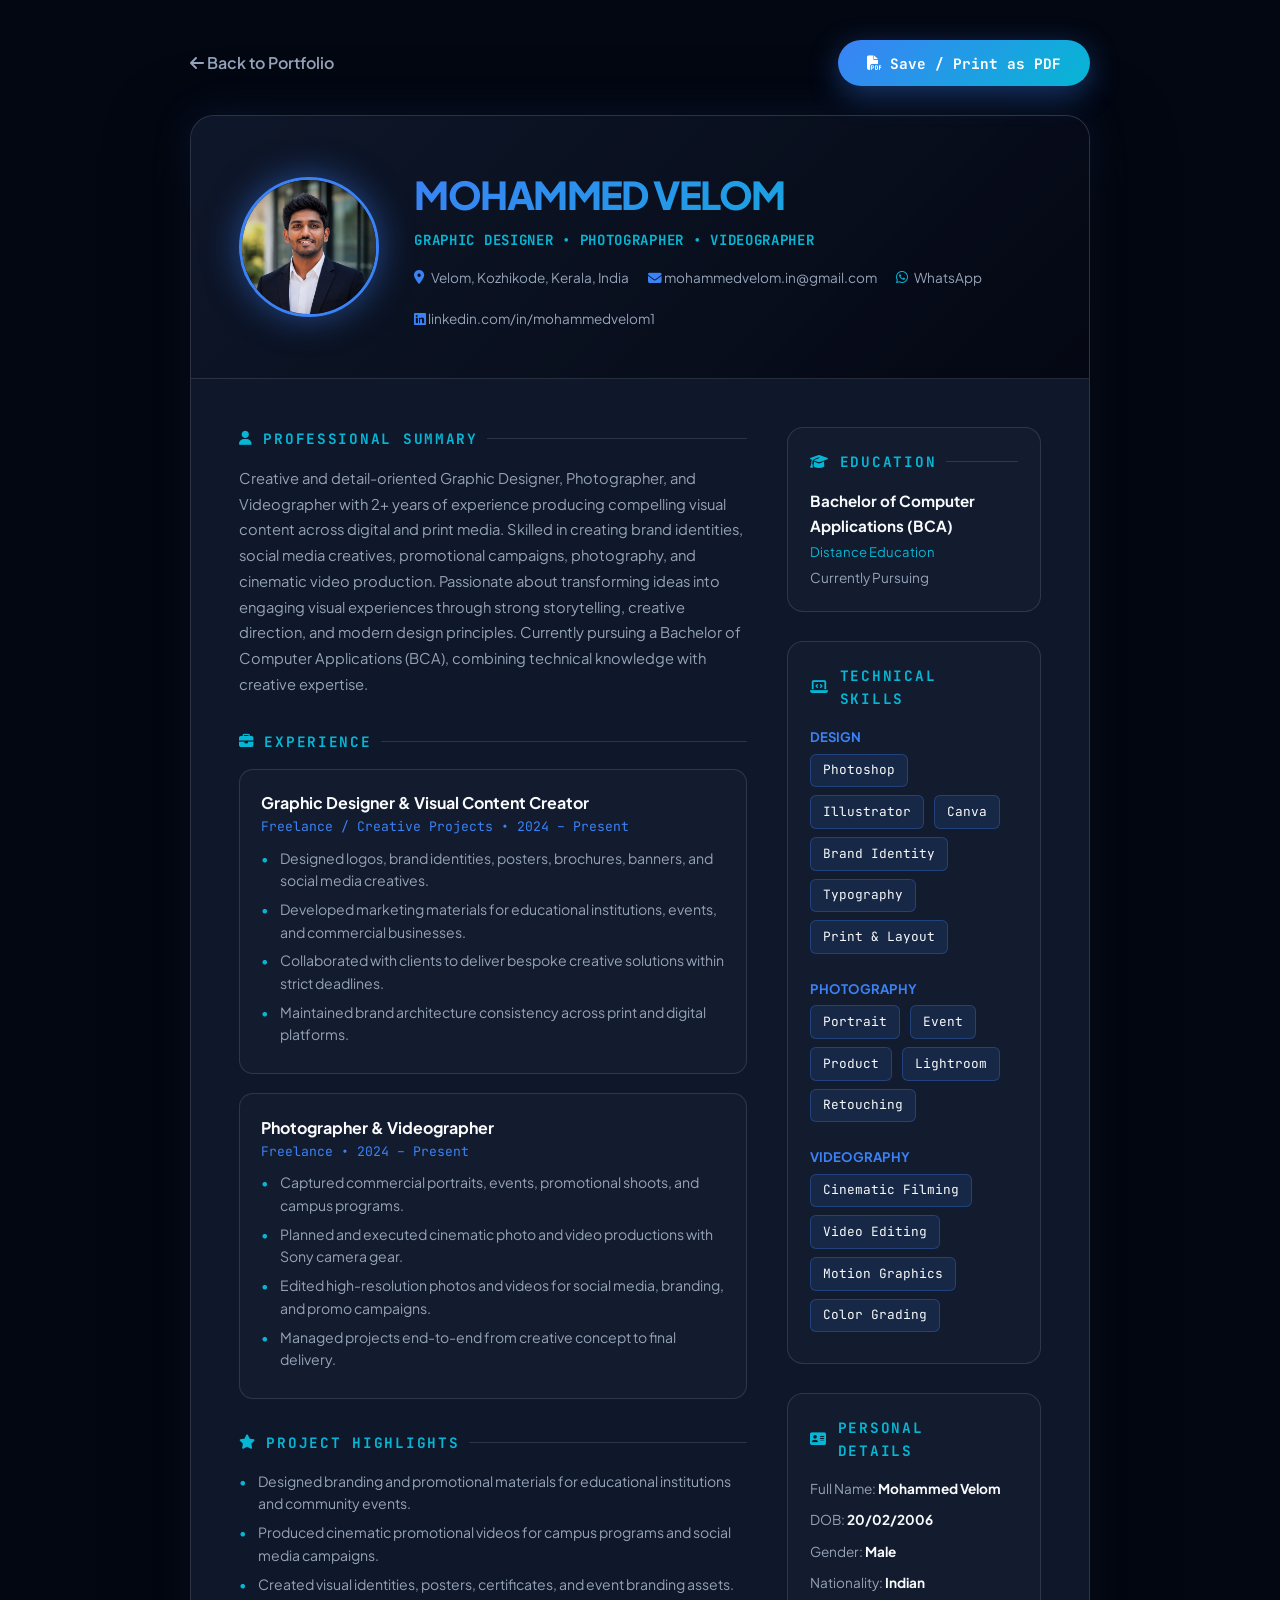
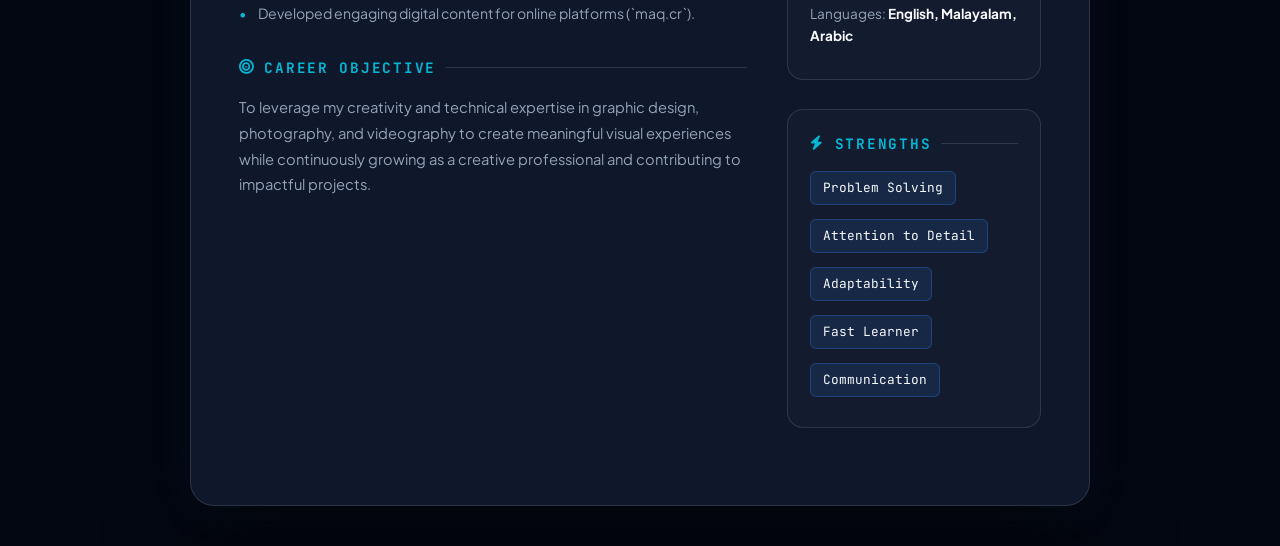
==== resume.html @ cfa4534e "feat: complete portfolio 2 updates - MAQ AI assistant, 3D motion preloader, popup works, WhatsApp in" ====
<!DOCTYPE html>
<html lang="en">
<head>
  <meta charset="UTF-8">
  <meta name="viewport" content="width=device-width, initial-scale=1.0">
  <title>Mohammed Velom — Official Curriculum Vitae (PDF)</title>
  <link rel="preconnect" href="https://fonts.googleapis.com">
  <link rel="preconnect" href="https://fonts.gstatic.com" crossorigin>
  <link href="https://fonts.googleapis.com/css2?family=Plus+Jakarta+Sans:wght@400;500;600;700;800&family=JetBrains+Mono:wght@500;700&display=swap" rel="stylesheet">
  <link rel="stylesheet" href="https://cdnjs.cloudflare.com/ajax/libs/font-awesome/6.5.1/css/all.min.css">
  
  <style>
    :root {
      --bg-dark: #030712;
      --bg-card: #0F172A;
      --accent-blue: #3B82F6;
      --accent-cyan: #06B6D4;
      --accent-gradient: linear-gradient(135deg, #3B82F6 0%, #06B6D4 100%);
      --text-main: #F8FAFC;
      --text-sub: #94A3B8;
      --border-light: rgba(255, 255, 255, 0.12);
    }

    * {
      box-sizing: border-box;
      margin: 0;
      padding: 0;
    }

    body {
      font-family: 'Plus Jakarta Sans', sans-serif;
      color: var(--text-main);
      background: var(--bg-dark);
      line-height: 1.6;
      padding: 2.5rem 1rem;
    }

    .no-print-bar {
      max-width: 900px;
      margin: 0 auto 1.8rem;
      display: flex;
      justify-content: space-between;
      align-items: center;
    }

    .btn-download-pdf {
      padding: 0.85rem 1.8rem;
      background: var(--accent-gradient);
      color: #FFFFFF;
      border: none;
      border-radius: 100px;
      font-family: 'JetBrains Mono', monospace;
      font-weight: 700;
      font-size: 0.9rem;
      cursor: pointer;
      display: inline-flex;
      align-items: center;
      gap: 0.6rem;
      text-decoration: none;
      box-shadow: 0 8px 30px rgba(59, 130, 246, 0.4);
      transition: transform 0.2s ease;
    }

    .btn-download-pdf:hover {
      transform: translateY(-2px) scale(1.03);
    }

    .resume-container {
      max-width: 900px;
      margin: 0 auto;
      background: var(--bg-card);
      border: 1px solid var(--border-light);
      border-radius: 24px;
      box-shadow: 0 25px 80px rgba(0, 0, 0, 0.8), 0 0 40px rgba(59, 130, 246, 0.15);
      overflow: hidden;
    }

    /* Header Profile Grid */
    .resume-header {
      background: linear-gradient(135deg, rgba(15, 23, 42, 0.9) 0%, rgba(3, 7, 18, 0.95) 100%);
      padding: 3rem;
      border-bottom: 1px solid var(--border-light);
      display: grid;
      grid-template-columns: 140px 1fr;
      gap: 2.2rem;
      align-items: center;
    }

    .profile-avatar-box {
      width: 140px;
      height: 140px;
      border-radius: 50%;
      overflow: hidden;
      border: 3px solid var(--accent-blue);
      box-shadow: 0 0 35px rgba(59, 130, 246, 0.5);
    }

    .profile-avatar-box img {
      width: 100%;
      height: 100%;
      object-fit: cover;
    }

    .header-details h1 {
      font-size: 2.4rem;
      font-weight: 800;
      letter-spacing: -0.04em;
      background: var(--accent-gradient);
      -webkit-background-clip: text;
      -webkit-text-fill-color: transparent;
      margin-bottom: 0.2rem;
    }

    .header-title-badge {
      font-family: 'JetBrains Mono', monospace;
      font-size: 0.88rem;
      font-weight: 700;
      color: var(--accent-cyan);
      margin-bottom: 1rem;
      letter-spacing: 0.05em;
    }

    .meta-contact-row {
      display: flex;
      flex-wrap: wrap;
      gap: 1.2rem;
      font-size: 0.85rem;
      color: var(--text-sub);
    }

    .meta-contact-row div {
      display: inline-flex;
      align-items: center;
      gap: 0.4rem;
    }

    .meta-contact-row i {
      color: var(--accent-blue);
    }

    /* Main Resume Body Grid */
    .resume-body {
      padding: 3rem;
      display: grid;
      grid-template-columns: 2fr 1fr;
      gap: 2.5rem;
    }

    .section-heading {
      font-family: 'JetBrains Mono', monospace;
      font-size: 0.9rem;
      font-weight: 700;
      color: var(--accent-cyan);
      letter-spacing: 0.12em;
      text-transform: uppercase;
      margin-bottom: 1rem;
      display: flex;
      align-items: center;
      gap: 0.6rem;
    }

    .section-heading::after {
      content: '';
      flex: 1;
      height: 1px;
      background: var(--border-light);
    }

    .paragraph-text {
      font-size: 0.92rem;
      color: var(--text-sub);
      line-height: 1.75;
      margin-bottom: 2rem;
    }

    /* Timeline & Experience Items */
    .exp-box {
      background: rgba(255, 255, 255, 0.02);
      border: 1px solid var(--border-light);
      border-radius: 14px;
      padding: 1.3rem;
      margin-bottom: 1.2rem;
    }

    .exp-title {
      font-size: 1rem;
      font-weight: 700;
      color: var(--text-main);
    }

    .exp-meta {
      font-family: 'JetBrains Mono', monospace;
      font-size: 0.82rem;
      color: var(--accent-blue);
      margin-bottom: 0.6rem;
    }

    .exp-list {
      list-style: none;
      padding: 0;
    }

    .exp-list li {
      position: relative;
      padding-left: 1.2rem;
      font-size: 0.88rem;
      color: var(--text-sub);
      margin-bottom: 0.4rem;
    }

    .exp-list li::before {
      content: '•';
      position: absolute;
      left: 0;
      color: var(--accent-cyan);
    }

    /* Sidebar Blocks */
    .sidebar-block {
      background: rgba(255, 255, 255, 0.02);
      border: 1px solid var(--border-light);
      border-radius: 16px;
      padding: 1.4rem;
      margin-bottom: 1.8rem;
    }

    .skill-chip {
      display: inline-block;
      padding: 0.35rem 0.75rem;
      background: rgba(59, 130, 246, 0.12);
      border: 1px solid rgba(59, 130, 246, 0.3);
      border-radius: 6px;
      font-size: 0.8rem;
      font-family: 'JetBrains Mono', monospace;
      color: var(--text-main);
      margin-right: 0.4rem;
      margin-bottom: 0.5rem;
    }

    .personal-info-list div {
      margin-bottom: 0.6rem;
      font-size: 0.85rem;
    }

    .personal-info-list span {
      color: var(--text-sub);
    }

    .personal-info-list strong {
      color: var(--text-main);
    }

    /* Print Setup */
    @media print {
      body {
        background: #FFFFFF;
        color: #0F172A;
        padding: 0;
      }
      .no-print-bar {
        display: none !important;
      }
      .resume-container {
        box-shadow: none;
        border: none;
        background: #FFFFFF;
        color: #0F172A;
      }
      .resume-header {
        background: #F8FAFC;
        border-bottom: 2px solid #0F172A;
      }
      .header-details h1 {
        -webkit-text-fill-color: #0F172A;
      }
      .sidebar-block, .exp-box {
        background: #F8FAFC;
        border: 1px solid #E2E8F0;
        color: #0F172A;
      }
      .paragraph-text, .exp-list li, .personal-info-list span {
        color: #334155 !important;
      }
      .skill-chip {
        background: #E2E8F0;
        color: #0F172A;
        border: 1px solid #CBD5E1;
      }
    }

    @media (max-width: 768px) {
      .resume-header {
        grid-template-columns: 1fr;
        text-align: center;
        padding: 2rem 1.5rem;
      }
      .profile-avatar-box {
        margin: 0 auto;
      }
      .meta-contact-row {
        justify-content: center;
      }
      .resume-body {
        grid-template-columns: 1fr;
        padding: 1.8rem 1.5rem;
      }
    }
  </style>
</head>
<body>

  <div class="no-print-bar">
    <a href="index.html" style="color: var(--text-sub); text-decoration: none; font-weight: 600;"><i class="fa-solid fa-arrow-left"></i> Back to Portfolio</a>
    <button onclick="window.print()" class="btn-download-pdf">
      <i class="fa-solid fa-file-pdf"></i> Save / Print as PDF
    </button>
  </div>

  <div class="resume-container">
    
    <!-- HEADER WITH PORTRAIT & WEBSITE PALETTE -->
    <div class="resume-header">
      <div class="profile-avatar-box">
        <img src="assets/mohammed-velom-portrait.jpg" alt="Mohammed Velom Portrait">
      </div>

      <div class="header-details">
        <h1>MOHAMMED VELOM</h1>
        <div class="header-title-badge">GRAPHIC DESIGNER • PHOTOGRAPHER • VIDEOGRAPHER</div>

        <div class="meta-contact-row">
          <div><i class="fa-solid fa-location-dot"></i> Velom, Kozhikode, Kerala, India</div>
          <div><a href="mailto:mohammedvelom.in@gmail.com" style="color: inherit; text-decoration: none;"><i class="fa-solid fa-envelope"></i> mohammedvelom.in@gmail.com</a></div>
          <div><a href="https://wa.me/919747008103?text=Hello!%20Mohammed%20Velom%20I'd%20like%20to%20discuss%20a%20project." target="_blank" style="color: inherit; text-decoration: none; display: inline-flex; align-items: center; gap: 0.4rem;"><i class="fa-brands fa-whatsapp" style="color: var(--accent-cyan);"></i> WhatsApp</a></div>
          <div><a href="https://www.linkedin.com/in/mohammedvelom1/" target="_blank" style="color: inherit; text-decoration: none;"><i class="fa-brands fa-linkedin"></i> linkedin.com/in/mohammedvelom1</a></div>
        </div>
      </div>
    </div>

    <!-- MAIN BODY -->
    <div class="resume-body">
      
      <!-- LEFT COLUMN -->
      <div>
        
        <!-- PROFESSIONAL SUMMARY -->
        <div style="margin-bottom: 2rem;">
          <h2 class="section-heading"><i class="fa-solid fa-user"></i> Professional Summary</h2>
          <p class="paragraph-text">
            Creative and detail-oriented Graphic Designer, Photographer, and Videographer with 2+ years of experience producing compelling visual content across digital and print media. Skilled in creating brand identities, social media creatives, promotional campaigns, photography, and cinematic video production. Passionate about transforming ideas into engaging visual experiences through strong storytelling, creative direction, and modern design principles. Currently pursuing a Bachelor of Computer Applications (BCA), combining technical knowledge with creative expertise.
          </p>
        </div>

        <!-- WORK EXPERIENCE -->
        <div style="margin-bottom: 2rem;">
          <h2 class="section-heading"><i class="fa-solid fa-briefcase"></i> Experience</h2>

          <div class="exp-box">
            <div class="exp-title">Graphic Designer & Visual Content Creator</div>
            <div class="exp-meta">Freelance / Creative Projects • 2024 – Present</div>
            <ul class="exp-list">
              <li>Designed logos, brand identities, posters, brochures, banners, and social media creatives.</li>
              <li>Developed marketing materials for educational institutions, events, and commercial businesses.</li>
              <li>Collaborated with clients to deliver bespoke creative solutions within strict deadlines.</li>
              <li>Maintained brand architecture consistency across print and digital platforms.</li>
            </ul>
          </div>

          <div class="exp-box">
            <div class="exp-title">Photographer & Videographer</div>
            <div class="exp-meta">Freelance • 2024 – Present</div>
            <ul class="exp-list">
              <li>Captured commercial portraits, events, promotional shoots, and campus programs.</li>
              <li>Planned and executed cinematic photo and video productions with Sony camera gear.</li>
              <li>Edited high-resolution photos and videos for social media, branding, and promo campaigns.</li>
              <li>Managed projects end-to-end from creative concept to final delivery.</li>
            </ul>
          </div>
        </div>

        <!-- PROJECT HIGHLIGHTS -->
        <div style="margin-bottom: 2rem;">
          <h2 class="section-heading"><i class="fa-solid fa-star"></i> Project Highlights</h2>
          <ul class="exp-list">
            <li>Designed branding and promotional materials for educational institutions and community events.</li>
            <li>Produced cinematic promotional videos for campus programs and social media campaigns.</li>
            <li>Created visual identities, posters, certificates, and event branding assets.</li>
            <li>Developed engaging digital content for online platforms (`maq.cr`).</li>
          </ul>
        </div>

        <!-- CAREER OBJECTIVE -->
        <div>
          <h2 class="section-heading"><i class="fa-solid fa-bullseye"></i> Career Objective</h2>
          <p class="paragraph-text" style="margin-bottom: 0;">
            To leverage my creativity and technical expertise in graphic design, photography, and videography to create meaningful visual experiences while continuously growing as a creative professional and contributing to impactful projects.
          </p>
        </div>

      </div>

      <!-- RIGHT SIDEBAR -->
      <div>
        
        <!-- EDUCATION -->
        <div class="sidebar-block">
          <h3 class="section-heading"><i class="fa-solid fa-graduation-cap"></i> Education</h3>
          <div style="font-weight: 700; font-size: 0.95rem;">Bachelor of Computer Applications (BCA)</div>
          <div style="font-size: 0.82rem; color: var(--accent-cyan); margin-top: 0.2rem;">Distance Education</div>
          <div style="font-size: 0.85rem; color: var(--text-sub); margin-top: 0.3rem;">Currently Pursuing</div>
        </div>

        <!-- TECHNICAL SKILLS -->
        <div class="sidebar-block">
          <h3 class="section-heading"><i class="fa-solid fa-laptop-code"></i> Technical Skills</h3>
          
          <div style="margin-bottom: 1rem;">
            <div style="font-size: 0.82rem; font-weight: 700; color: var(--accent-blue); margin-bottom: 0.4rem;">DESIGN</div>
            <span class="skill-chip">Photoshop</span>
            <span class="skill-chip">Illustrator</span>
            <span class="skill-chip">Canva</span>
            <span class="skill-chip">Brand Identity</span>
            <span class="skill-chip">Typography</span>
            <span class="skill-chip">Print & Layout</span>
          </div>

          <div style="margin-bottom: 1rem;">
            <div style="font-size: 0.82rem; font-weight: 700; color: var(--accent-blue); margin-bottom: 0.4rem;">PHOTOGRAPHY</div>
            <span class="skill-chip">Portrait</span>
            <span class="skill-chip">Event</span>
            <span class="skill-chip">Product</span>
            <span class="skill-chip">Lightroom</span>
            <span class="skill-chip">Retouching</span>
          </div>

          <div>
            <div style="font-size: 0.82rem; font-weight: 700; color: var(--accent-blue); margin-bottom: 0.4rem;">VIDEOGRAPHY</div>
            <span class="skill-chip">Cinematic Filming</span>
            <span class="skill-chip">Video Editing</span>
            <span class="skill-chip">Motion Graphics</span>
            <span class="skill-chip">Color Grading</span>
          </div>
        </div>

        <!-- PERSONAL DETAILS -->
        <div class="sidebar-block">
          <h3 class="section-heading"><i class="fa-solid fa-address-card"></i> Personal Details</h3>
          <div class="personal-info-list">
            <div><span>Full Name:</span> <strong>Mohammed Velom</strong></div>
            <div><span>DOB:</span> <strong>20/02/2006</strong></div>
            <div><span>Gender:</span> <strong>Male</strong></div>
            <div><span>Nationality:</span> <strong>Indian</strong></div>
            <div><span>Languages:</span> <strong>English, Malayalam, Arabic</strong></div>
          </div>
        </div>

        <!-- STRENGTHS -->
        <div class="sidebar-block">
          <h3 class="section-heading"><i class="fa-solid fa-bolt"></i> Strengths</h3>
          <div style="display: flex; flex-wrap: wrap; gap: 0.4rem;">
            <span class="skill-chip">Problem Solving</span>
            <span class="skill-chip">Attention to Detail</span>
            <span class="skill-chip">Adaptability</span>
            <span class="skill-chip">Fast Learner</span>
            <span class="skill-chip">Communication</span>
          </div>
        </div>

      </div>

    </div>

  </div>

</body>
</html>
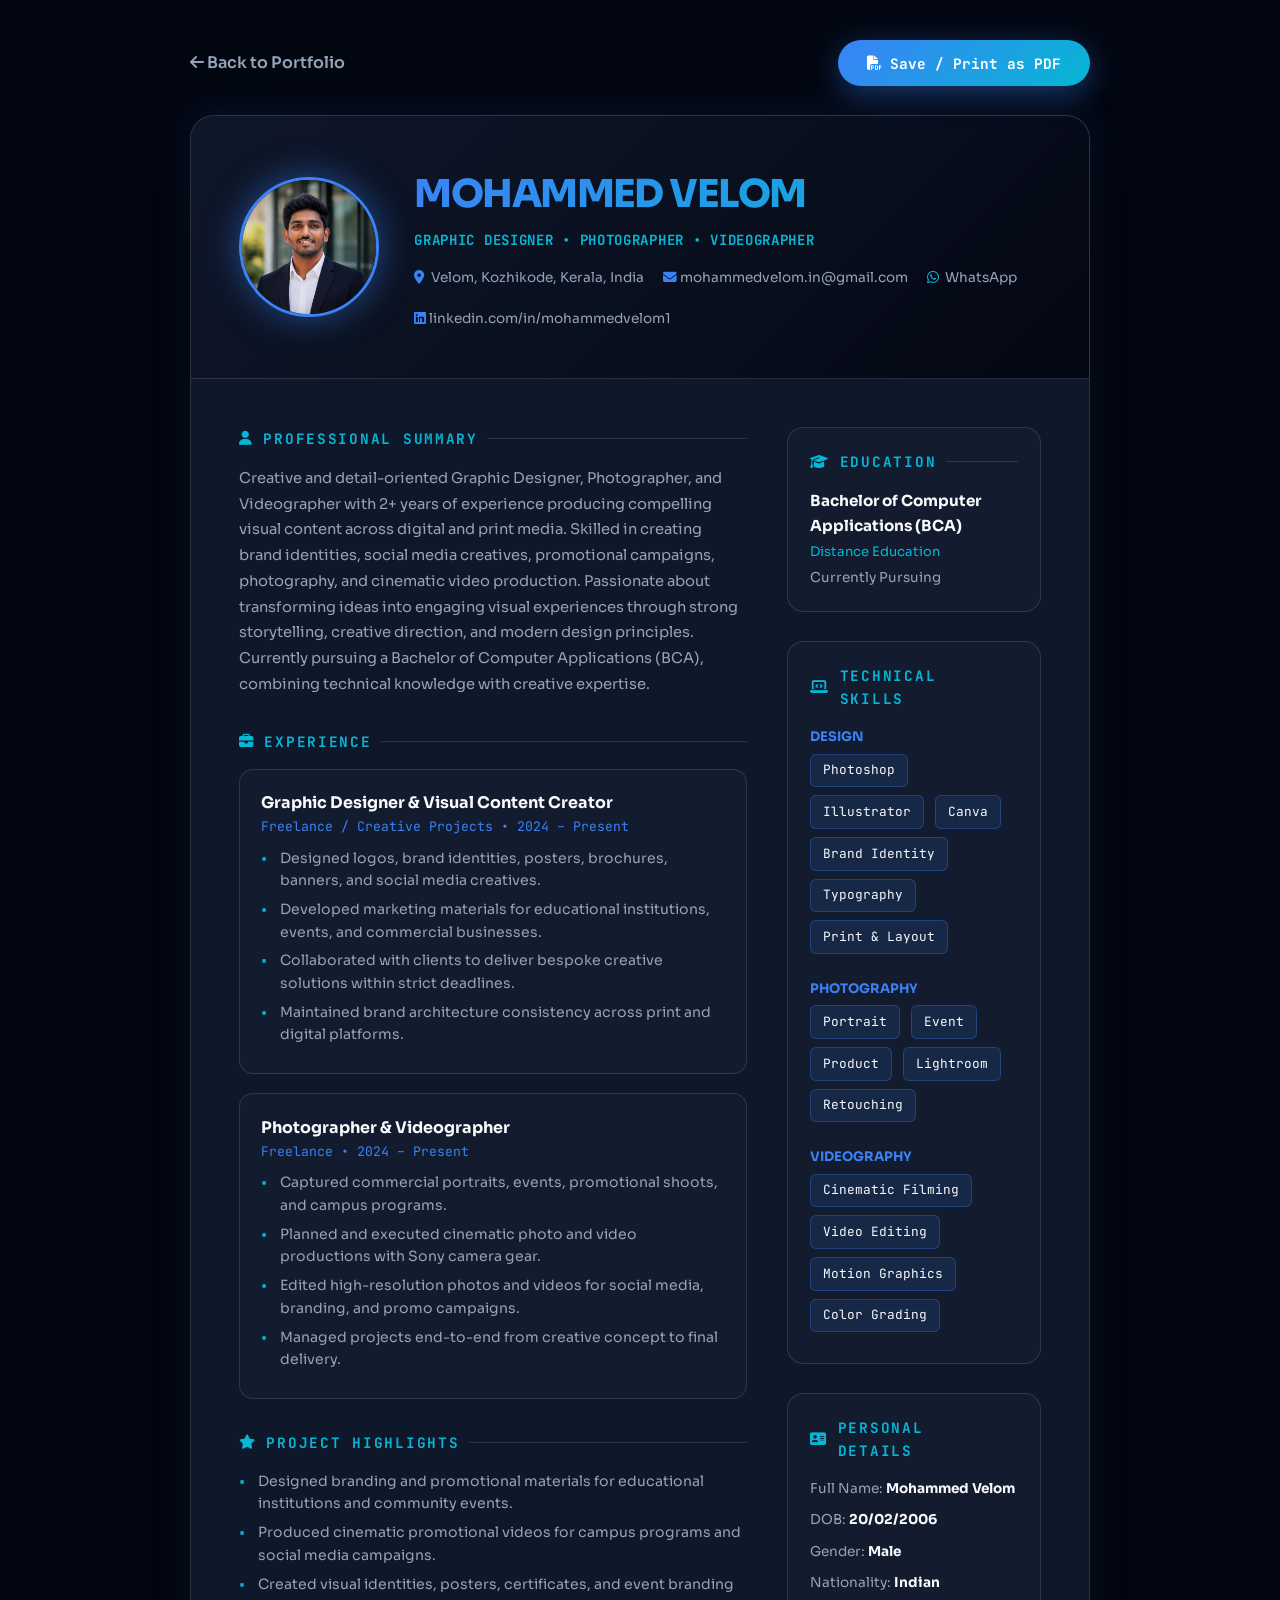
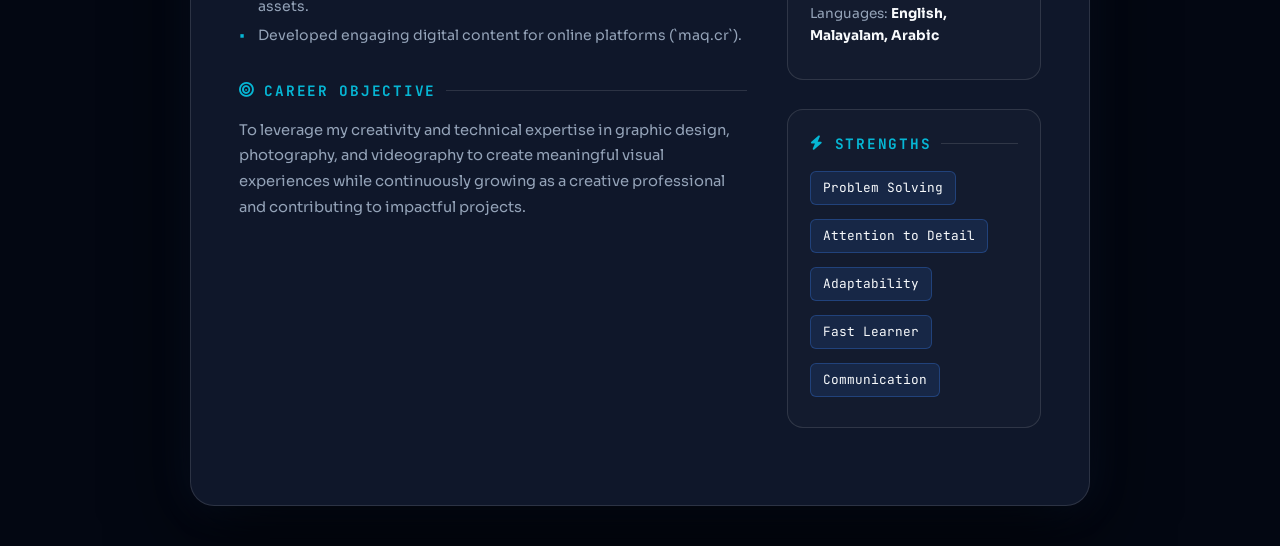
==== commit 6ea03cda: "style: apply Sora Google Font for main and display typography, keeping serif italic for cursive acce" ====
--- a/resume.html
+++ b/resume.html
@@ -4,9 +4,14 @@
   <meta charset="UTF-8">
   <meta name="viewport" content="width=device-width, initial-scale=1.0">
   <title>Mohammed Velom — Official Curriculum Vitae (PDF)</title>
+  <!-- Favicon Browser Tab Icon (maq.cr Small Logo) -->
+  <link rel="icon" type="image/svg+xml" href="assets/favicon.svg">
+  <link rel="shortcut icon" href="assets/favicon.svg" type="image/svg+xml">
+  <link rel="apple-touch-icon" href="assets/favicon.svg">
+
   <link rel="preconnect" href="https://fonts.googleapis.com">
   <link rel="preconnect" href="https://fonts.gstatic.com" crossorigin>
-  <link href="https://fonts.googleapis.com/css2?family=Plus+Jakarta+Sans:wght@400;500;600;700;800&family=JetBrains+Mono:wght@500;700&display=swap" rel="stylesheet">
+  <link href="https://fonts.googleapis.com/css2?family=Sora:wght@100..800&family=JetBrains+Mono:wght@500;700&display=swap" rel="stylesheet">
   <link rel="stylesheet" href="https://cdnjs.cloudflare.com/ajax/libs/font-awesome/6.5.1/css/all.min.css">
   
   <style>
@@ -28,7 +33,7 @@
     }
 
     body {
-      font-family: 'Plus Jakarta Sans', sans-serif;
+      font-family: 'Sora', sans-serif;
       color: var(--text-main);
       background: var(--bg-dark);
       line-height: 1.6;
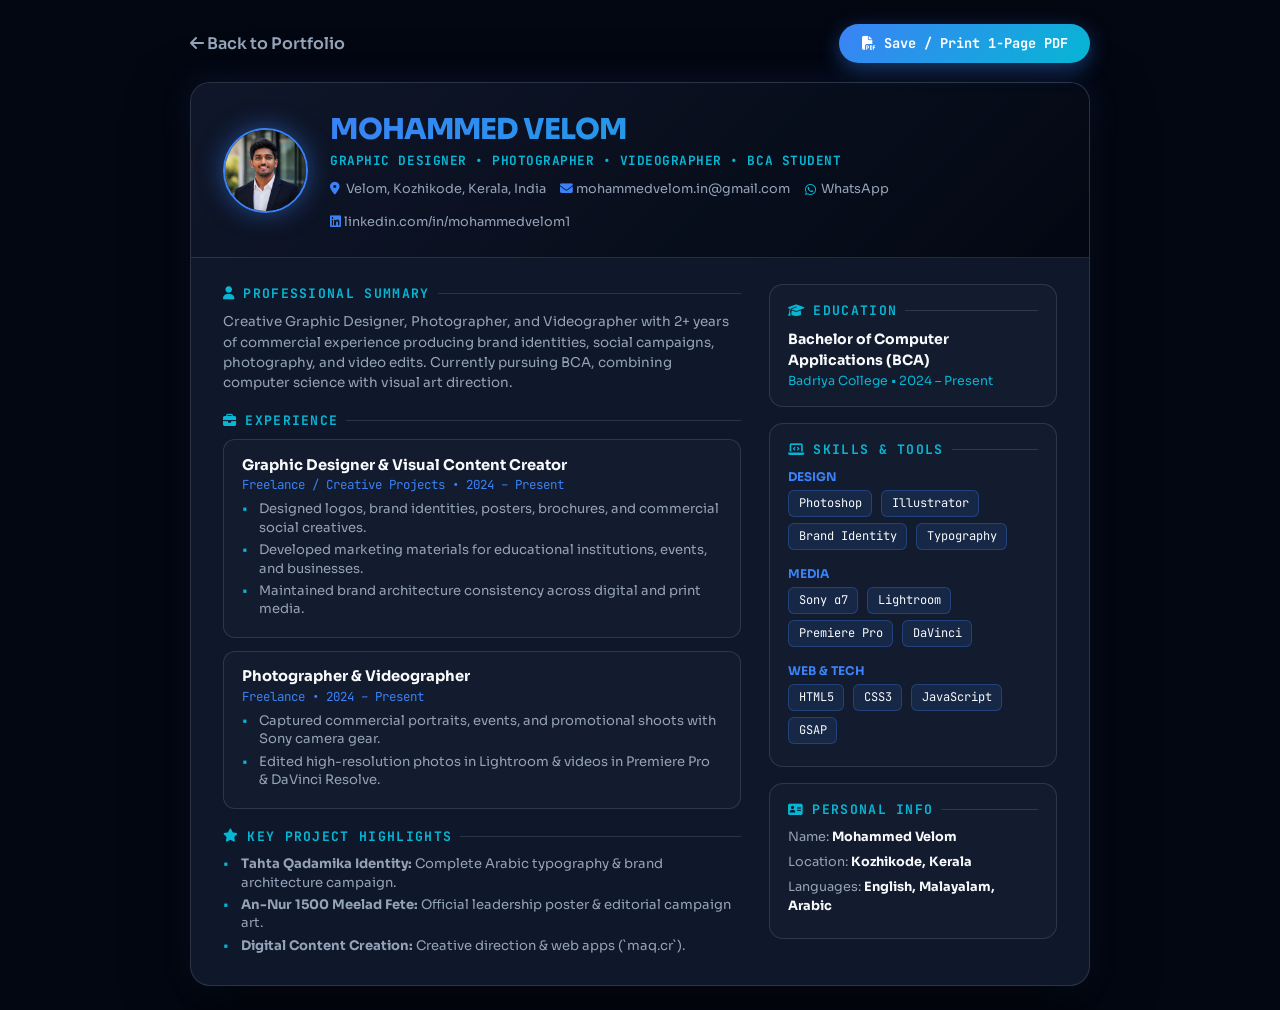
==== commit 4af58903: "style: optimize resume.html for strict 1-page PDF layout and print margins" ====
--- a/resume.html
+++ b/resume.html
@@ -3,7 +3,7 @@
 <head>
   <meta charset="UTF-8">
   <meta name="viewport" content="width=device-width, initial-scale=1.0">
-  <title>Mohammed Velom — Official Curriculum Vitae (PDF)</title>
+  <title>Mohammed Velom — Official Resume (1 Page)</title>
   <!-- Favicon Browser Tab Icon (maq.cr Small Logo) -->
   <link rel="icon" type="image/svg+xml" href="assets/favicon.svg">
   <link rel="shortcut icon" href="assets/favicon.svg" type="image/svg+xml">
@@ -11,7 +11,7 @@
 
   <link rel="preconnect" href="https://fonts.googleapis.com">
   <link rel="preconnect" href="https://fonts.gstatic.com" crossorigin>
-  <link href="https://fonts.googleapis.com/css2?family=Sora:wght@100..800&family=JetBrains+Mono:wght@500;700&display=swap" rel="stylesheet">
+  <link href="https://fonts.googleapis.com/css2?family=Sora:wght@300;400;500;600;700;800&family=JetBrains+Mono:wght@500;700&display=swap" rel="stylesheet">
   <link rel="stylesheet" href="https://cdnjs.cloudflare.com/ajax/libs/font-awesome/6.5.1/css/all.min.css">
   
   <style>
@@ -36,38 +36,38 @@
       font-family: 'Sora', sans-serif;
       color: var(--text-main);
       background: var(--bg-dark);
-      line-height: 1.6;
-      padding: 2.5rem 1rem;
+      line-height: 1.45;
+      padding: 1.5rem 1rem;
     }
 
     .no-print-bar {
       max-width: 900px;
-      margin: 0 auto 1.8rem;
+      margin: 0 auto 1.2rem;
       display: flex;
       justify-content: space-between;
       align-items: center;
     }
 
     .btn-download-pdf {
-      padding: 0.85rem 1.8rem;
+      padding: 0.65rem 1.4rem;
       background: var(--accent-gradient);
       color: #FFFFFF;
       border: none;
       border-radius: 100px;
       font-family: 'JetBrains Mono', monospace;
       font-weight: 700;
-      font-size: 0.9rem;
+      font-size: 0.85rem;
       cursor: pointer;
       display: inline-flex;
       align-items: center;
-      gap: 0.6rem;
+      gap: 0.5rem;
       text-decoration: none;
-      box-shadow: 0 8px 30px rgba(59, 130, 246, 0.4);
+      box-shadow: 0 6px 20px rgba(59, 130, 246, 0.4);
       transition: transform 0.2s ease;
     }
 
     .btn-download-pdf:hover {
-      transform: translateY(-2px) scale(1.03);
+      transform: translateY(-2px) scale(1.02);
     }
 
     .resume-container {
@@ -75,29 +75,29 @@
       margin: 0 auto;
       background: var(--bg-card);
       border: 1px solid var(--border-light);
-      border-radius: 24px;
-      box-shadow: 0 25px 80px rgba(0, 0, 0, 0.8), 0 0 40px rgba(59, 130, 246, 0.15);
+      border-radius: 20px;
+      box-shadow: 0 20px 60px rgba(0, 0, 0, 0.8), 0 0 30px rgba(59, 130, 246, 0.15);
       overflow: hidden;
     }
 
     /* Header Profile Grid */
     .resume-header {
-      background: linear-gradient(135deg, rgba(15, 23, 42, 0.9) 0%, rgba(3, 7, 18, 0.95) 100%);
-      padding: 3rem;
+      background: linear-gradient(135deg, rgba(15, 23, 42, 0.95) 0%, rgba(3, 7, 18, 0.98) 100%);
+      padding: 1.6rem 2rem;
       border-bottom: 1px solid var(--border-light);
       display: grid;
-      grid-template-columns: 140px 1fr;
-      gap: 2.2rem;
+      grid-template-columns: 85px 1fr;
+      gap: 1.4rem;
       align-items: center;
     }
 
     .profile-avatar-box {
-      width: 140px;
-      height: 140px;
+      width: 85px;
+      height: 85px;
       border-radius: 50%;
       overflow: hidden;
-      border: 3px solid var(--accent-blue);
-      box-shadow: 0 0 35px rgba(59, 130, 246, 0.5);
+      border: 2.5px solid var(--accent-blue);
+      box-shadow: 0 0 25px rgba(59, 130, 246, 0.5);
     }
 
     .profile-avatar-box img {
@@ -107,36 +107,36 @@
     }
 
     .header-details h1 {
-      font-size: 2.4rem;
+      font-size: 1.8rem;
       font-weight: 800;
-      letter-spacing: -0.04em;
+      letter-spacing: -0.03em;
       background: var(--accent-gradient);
       -webkit-background-clip: text;
       -webkit-text-fill-color: transparent;
-      margin-bottom: 0.2rem;
+      margin-bottom: 0.1rem;
     }
 
     .header-title-badge {
       font-family: 'JetBrains Mono', monospace;
-      font-size: 0.88rem;
+      font-size: 0.8rem;
       font-weight: 700;
       color: var(--accent-cyan);
-      margin-bottom: 1rem;
-      letter-spacing: 0.05em;
+      margin-bottom: 0.6rem;
+      letter-spacing: 0.04em;
     }
 
     .meta-contact-row {
       display: flex;
       flex-wrap: wrap;
-      gap: 1.2rem;
-      font-size: 0.85rem;
+      gap: 0.9rem;
+      font-size: 0.8rem;
       color: var(--text-sub);
     }
 
     .meta-contact-row div {
       display: inline-flex;
       align-items: center;
-      gap: 0.4rem;
+      gap: 0.35rem;
     }
 
     .meta-contact-row i {
@@ -145,23 +145,23 @@
 
     /* Main Resume Body Grid */
     .resume-body {
-      padding: 3rem;
+      padding: 1.6rem 2rem;
       display: grid;
-      grid-template-columns: 2fr 1fr;
-      gap: 2.5rem;
+      grid-template-columns: 1.8fr 1fr;
+      gap: 1.8rem;
     }
 
     .section-heading {
       font-family: 'JetBrains Mono', monospace;
-      font-size: 0.9rem;
+      font-size: 0.82rem;
       font-weight: 700;
       color: var(--accent-cyan);
-      letter-spacing: 0.12em;
+      letter-spacing: 0.1em;
       text-transform: uppercase;
-      margin-bottom: 1rem;
+      margin-bottom: 0.6rem;
       display: flex;
       align-items: center;
-      gap: 0.6rem;
+      gap: 0.5rem;
     }
 
     .section-heading::after {
@@ -172,32 +172,32 @@
     }
 
     .paragraph-text {
-      font-size: 0.92rem;
+      font-size: 0.84rem;
       color: var(--text-sub);
-      line-height: 1.75;
-      margin-bottom: 2rem;
+      line-height: 1.5;
+      margin-bottom: 1.1rem;
     }
 
     /* Timeline & Experience Items */
     .exp-box {
       background: rgba(255, 255, 255, 0.02);
       border: 1px solid var(--border-light);
-      border-radius: 14px;
-      padding: 1.3rem;
-      margin-bottom: 1.2rem;
+      border-radius: 12px;
+      padding: 0.9rem 1.1rem;
+      margin-bottom: 0.8rem;
     }
 
     .exp-title {
-      font-size: 1rem;
+      font-size: 0.92rem;
       font-weight: 700;
       color: var(--text-main);
     }
 
     .exp-meta {
       font-family: 'JetBrains Mono', monospace;
-      font-size: 0.82rem;
+      font-size: 0.78rem;
       color: var(--accent-blue);
-      margin-bottom: 0.6rem;
+      margin-bottom: 0.4rem;
     }
 
     .exp-list {
@@ -207,10 +207,11 @@
 
     .exp-list li {
       position: relative;
-      padding-left: 1.2rem;
-      font-size: 0.88rem;
+      padding-left: 1.1rem;
+      font-size: 0.82rem;
       color: var(--text-sub);
-      margin-bottom: 0.4rem;
+      margin-bottom: 0.25rem;
+      line-height: 1.4;
     }
 
     .exp-list li::before {
@@ -224,27 +225,27 @@
     .sidebar-block {
       background: rgba(255, 255, 255, 0.02);
       border: 1px solid var(--border-light);
-      border-radius: 16px;
-      padding: 1.4rem;
-      margin-bottom: 1.8rem;
+      border-radius: 14px;
+      padding: 1rem 1.1rem;
+      margin-bottom: 1rem;
     }
 
     .skill-chip {
       display: inline-block;
-      padding: 0.35rem 0.75rem;
+      padding: 0.25rem 0.6rem;
       background: rgba(59, 130, 246, 0.12);
       border: 1px solid rgba(59, 130, 246, 0.3);
       border-radius: 6px;
-      font-size: 0.8rem;
+      font-size: 0.75rem;
       font-family: 'JetBrains Mono', monospace;
       color: var(--text-main);
-      margin-right: 0.4rem;
-      margin-bottom: 0.5rem;
+      margin-right: 0.3rem;
+      margin-bottom: 0.35rem;
     }
 
     .personal-info-list div {
-      margin-bottom: 0.6rem;
-      font-size: 0.85rem;
+      margin-bottom: 0.4rem;
+      font-size: 0.8rem;
     }
 
     .personal-info-list span {
@@ -255,41 +256,51 @@
       color: var(--text-main);
     }
 
-    /* Print Setup */
+    /* Strict 1-Page PDF Print Setup */
+    @page {
+      size: A4 portrait;
+      margin: 0.6cm;
+    }
+
     @media print {
       body {
-        background: #FFFFFF;
-        color: #0F172A;
-        padding: 0;
+        background: #FFFFFF !important;
+        color: #0F172A !important;
+        padding: 0 !important;
       }
       .no-print-bar {
         display: none !important;
       }
       .resume-container {
-        box-shadow: none;
-        border: none;
-        background: #FFFFFF;
-        color: #0F172A;
+        box-shadow: none !important;
+        border: none !important;
+        background: #FFFFFF !important;
+        color: #0F172A !important;
       }
       .resume-header {
-        background: #F8FAFC;
-        border-bottom: 2px solid #0F172A;
+        background: #F8FAFC !important;
+        border-bottom: 2px solid #0F172A !important;
+        padding: 1.2rem 1.5rem !important;
       }
       .header-details h1 {
-        -webkit-text-fill-color: #0F172A;
+        -webkit-text-fill-color: #0F172A !important;
+        color: #0F172A !important;
+      }
+      .resume-body {
+        padding: 1.2rem 1.5rem !important;
       }
       .sidebar-block, .exp-box {
-        background: #F8FAFC;
-        border: 1px solid #E2E8F0;
-        color: #0F172A;
+        background: #F8FAFC !important;
+        border: 1px solid #CBD5E1 !important;
+        color: #0F172A !important;
       }
       .paragraph-text, .exp-list li, .personal-info-list span {
         color: #334155 !important;
       }
       .skill-chip {
-        background: #E2E8F0;
-        color: #0F172A;
-        border: 1px solid #CBD5E1;
+        background: #F1F5F9 !important;
+        color: #0F172A !important;
+        border: 1px solid #CBD5E1 !important;
       }
     }
 
@@ -297,7 +308,7 @@
       .resume-header {
         grid-template-columns: 1fr;
         text-align: center;
-        padding: 2rem 1.5rem;
+        padding: 1.4rem 1.2rem;
       }
       .profile-avatar-box {
         margin: 0 auto;
@@ -307,7 +318,7 @@
       }
       .resume-body {
         grid-template-columns: 1fr;
-        padding: 1.8rem 1.5rem;
+        padding: 1.4rem 1.2rem;
       }
     }
   </style>
@@ -317,7 +328,7 @@
   <div class="no-print-bar">
     <a href="index.html" style="color: var(--text-sub); text-decoration: none; font-weight: 600;"><i class="fa-solid fa-arrow-left"></i> Back to Portfolio</a>
     <button onclick="window.print()" class="btn-download-pdf">
-      <i class="fa-solid fa-file-pdf"></i> Save / Print as PDF
+      <i class="fa-solid fa-file-pdf"></i> Save / Print 1-Page PDF
     </button>
   </div>
 
@@ -331,12 +342,12 @@
 
       <div class="header-details">
         <h1>MOHAMMED VELOM</h1>
-        <div class="header-title-badge">GRAPHIC DESIGNER • PHOTOGRAPHER • VIDEOGRAPHER</div>
+        <div class="header-title-badge">GRAPHIC DESIGNER • PHOTOGRAPHER • VIDEOGRAPHER • BCA STUDENT</div>
 
         <div class="meta-contact-row">
           <div><i class="fa-solid fa-location-dot"></i> Velom, Kozhikode, Kerala, India</div>
           <div><a href="mailto:mohammedvelom.in@gmail.com" style="color: inherit; text-decoration: none;"><i class="fa-solid fa-envelope"></i> mohammedvelom.in@gmail.com</a></div>
-          <div><a href="https://wa.me/919747008103?text=Hello!%20Mohammed%20Velom%20I'd%20like%20to%20discuss%20a%20project." target="_blank" style="color: inherit; text-decoration: none; display: inline-flex; align-items: center; gap: 0.4rem;"><i class="fa-brands fa-whatsapp" style="color: var(--accent-cyan);"></i> WhatsApp</a></div>
+          <div><a href="https://wa.me/919747008103?text=Hello!%20Mohammed%20Velom%20I'd%20like%20to%20discuss%20a%20project." target="_blank" style="color: inherit; text-decoration: none; display: inline-flex; align-items: center; gap: 0.35rem;"><i class="fa-brands fa-whatsapp" style="color: var(--accent-cyan);"></i> WhatsApp</a></div>
           <div><a href="https://www.linkedin.com/in/mohammedvelom1/" target="_blank" style="color: inherit; text-decoration: none;"><i class="fa-brands fa-linkedin"></i> linkedin.com/in/mohammedvelom1</a></div>
         </div>
       </div>
@@ -349,25 +360,24 @@
       <div>
         
         <!-- PROFESSIONAL SUMMARY -->
-        <div style="margin-bottom: 2rem;">
+        <div style="margin-bottom: 1.1rem;">
           <h2 class="section-heading"><i class="fa-solid fa-user"></i> Professional Summary</h2>
-          <p class="paragraph-text">
-            Creative and detail-oriented Graphic Designer, Photographer, and Videographer with 2+ years of experience producing compelling visual content across digital and print media. Skilled in creating brand identities, social media creatives, promotional campaigns, photography, and cinematic video production. Passionate about transforming ideas into engaging visual experiences through strong storytelling, creative direction, and modern design principles. Currently pursuing a Bachelor of Computer Applications (BCA), combining technical knowledge with creative expertise.
+          <p class="paragraph-text" style="margin-bottom: 0;">
+            Creative Graphic Designer, Photographer, and Videographer with 2+ years of commercial experience producing brand identities, social campaigns, photography, and video edits. Currently pursuing BCA, combining computer science with visual art direction.
           </p>
         </div>
 
         <!-- WORK EXPERIENCE -->
-        <div style="margin-bottom: 2rem;">
+        <div style="margin-bottom: 1.1rem;">
           <h2 class="section-heading"><i class="fa-solid fa-briefcase"></i> Experience</h2>
 
           <div class="exp-box">
             <div class="exp-title">Graphic Designer & Visual Content Creator</div>
             <div class="exp-meta">Freelance / Creative Projects • 2024 – Present</div>
             <ul class="exp-list">
-              <li>Designed logos, brand identities, posters, brochures, banners, and social media creatives.</li>
-              <li>Developed marketing materials for educational institutions, events, and commercial businesses.</li>
-              <li>Collaborated with clients to deliver bespoke creative solutions within strict deadlines.</li>
-              <li>Maintained brand architecture consistency across print and digital platforms.</li>
+              <li>Designed logos, brand identities, posters, brochures, and commercial social creatives.</li>
+              <li>Developed marketing materials for educational institutions, events, and businesses.</li>
+              <li>Maintained brand architecture consistency across digital and print media.</li>
             </ul>
           </div>
 
@@ -375,31 +385,20 @@
             <div class="exp-title">Photographer & Videographer</div>
             <div class="exp-meta">Freelance • 2024 – Present</div>
             <ul class="exp-list">
-              <li>Captured commercial portraits, events, promotional shoots, and campus programs.</li>
-              <li>Planned and executed cinematic photo and video productions with Sony camera gear.</li>
-              <li>Edited high-resolution photos and videos for social media, branding, and promo campaigns.</li>
-              <li>Managed projects end-to-end from creative concept to final delivery.</li>
+              <li>Captured commercial portraits, events, and promotional shoots with Sony camera gear.</li>
+              <li>Edited high-resolution photos in Lightroom & videos in Premiere Pro & DaVinci Resolve.</li>
             </ul>
           </div>
         </div>
 
         <!-- PROJECT HIGHLIGHTS -->
-        <div style="margin-bottom: 2rem;">
-          <h2 class="section-heading"><i class="fa-solid fa-star"></i> Project Highlights</h2>
+        <div>
+          <h2 class="section-heading"><i class="fa-solid fa-star"></i> Key Project Highlights</h2>
           <ul class="exp-list">
-            <li>Designed branding and promotional materials for educational institutions and community events.</li>
-            <li>Produced cinematic promotional videos for campus programs and social media campaigns.</li>
-            <li>Created visual identities, posters, certificates, and event branding assets.</li>
-            <li>Developed engaging digital content for online platforms (`maq.cr`).</li>
+            <li><strong>Tahta Qadamika Identity:</strong> Complete Arabic typography & brand architecture campaign.</li>
+            <li><strong>An-Nur 1500 Meelad Fete:</strong> Official leadership poster & editorial campaign art.</li>
+            <li><strong>Digital Content Creation:</strong> Creative direction & web apps (`maq.cr`).</li>
           </ul>
-        </div>
-
-        <!-- CAREER OBJECTIVE -->
-        <div>
-          <h2 class="section-heading"><i class="fa-solid fa-bullseye"></i> Career Objective</h2>
-          <p class="paragraph-text" style="margin-bottom: 0;">
-            To leverage my creativity and technical expertise in graphic design, photography, and videography to create meaningful visual experiences while continuously growing as a creative professional and contributing to impactful projects.
-          </p>
         </div>
 
       </div>
@@ -410,64 +409,46 @@
         <!-- EDUCATION -->
         <div class="sidebar-block">
           <h3 class="section-heading"><i class="fa-solid fa-graduation-cap"></i> Education</h3>
-          <div style="font-weight: 700; font-size: 0.95rem;">Bachelor of Computer Applications (BCA)</div>
-          <div style="font-size: 0.82rem; color: var(--accent-cyan); margin-top: 0.2rem;">Distance Education</div>
-          <div style="font-size: 0.85rem; color: var(--text-sub); margin-top: 0.3rem;">Currently Pursuing</div>
+          <div style="font-weight: 700; font-size: 0.88rem;">Bachelor of Computer Applications (BCA)</div>
+          <div style="font-size: 0.78rem; color: var(--accent-cyan); margin-top: 0.1rem;">Badriya College • 2024 – Present</div>
         </div>
 
         <!-- TECHNICAL SKILLS -->
         <div class="sidebar-block">
-          <h3 class="section-heading"><i class="fa-solid fa-laptop-code"></i> Technical Skills</h3>
+          <h3 class="section-heading"><i class="fa-solid fa-laptop-code"></i> Skills & Tools</h3>
           
-          <div style="margin-bottom: 1rem;">
-            <div style="font-size: 0.82rem; font-weight: 700; color: var(--accent-blue); margin-bottom: 0.4rem;">DESIGN</div>
+          <div style="margin-bottom: 0.6rem;">
+            <div style="font-size: 0.75rem; font-weight: 700; color: var(--accent-blue); margin-bottom: 0.25rem;">DESIGN</div>
             <span class="skill-chip">Photoshop</span>
             <span class="skill-chip">Illustrator</span>
-            <span class="skill-chip">Canva</span>
             <span class="skill-chip">Brand Identity</span>
             <span class="skill-chip">Typography</span>
-            <span class="skill-chip">Print & Layout</span>
-          </div>
-
-          <div style="margin-bottom: 1rem;">
-            <div style="font-size: 0.82rem; font-weight: 700; color: var(--accent-blue); margin-bottom: 0.4rem;">PHOTOGRAPHY</div>
-            <span class="skill-chip">Portrait</span>
-            <span class="skill-chip">Event</span>
-            <span class="skill-chip">Product</span>
+          </div>
+
+          <div style="margin-bottom: 0.6rem;">
+            <div style="font-size: 0.75rem; font-weight: 700; color: var(--accent-blue); margin-bottom: 0.25rem;">MEDIA</div>
+            <span class="skill-chip">Sony α7</span>
             <span class="skill-chip">Lightroom</span>
-            <span class="skill-chip">Retouching</span>
+            <span class="skill-chip">Premiere Pro</span>
+            <span class="skill-chip">DaVinci</span>
           </div>
 
           <div>
-            <div style="font-size: 0.82rem; font-weight: 700; color: var(--accent-blue); margin-bottom: 0.4rem;">VIDEOGRAPHY</div>
-            <span class="skill-chip">Cinematic Filming</span>
-            <span class="skill-chip">Video Editing</span>
-            <span class="skill-chip">Motion Graphics</span>
-            <span class="skill-chip">Color Grading</span>
+            <div style="font-size: 0.75rem; font-weight: 700; color: var(--accent-blue); margin-bottom: 0.25rem;">WEB & TECH</div>
+            <span class="skill-chip">HTML5</span>
+            <span class="skill-chip">CSS3</span>
+            <span class="skill-chip">JavaScript</span>
+            <span class="skill-chip">GSAP</span>
           </div>
         </div>
 
         <!-- PERSONAL DETAILS -->
-        <div class="sidebar-block">
-          <h3 class="section-heading"><i class="fa-solid fa-address-card"></i> Personal Details</h3>
+        <div class="sidebar-block" style="margin-bottom: 0;">
+          <h3 class="section-heading"><i class="fa-solid fa-address-card"></i> Personal Info</h3>
           <div class="personal-info-list">
-            <div><span>Full Name:</span> <strong>Mohammed Velom</strong></div>
-            <div><span>DOB:</span> <strong>20/02/2006</strong></div>
-            <div><span>Gender:</span> <strong>Male</strong></div>
-            <div><span>Nationality:</span> <strong>Indian</strong></div>
+            <div><span>Name:</span> <strong>Mohammed Velom</strong></div>
+            <div><span>Location:</span> <strong>Kozhikode, Kerala</strong></div>
             <div><span>Languages:</span> <strong>English, Malayalam, Arabic</strong></div>
-          </div>
-        </div>
-
-        <!-- STRENGTHS -->
-        <div class="sidebar-block">
-          <h3 class="section-heading"><i class="fa-solid fa-bolt"></i> Strengths</h3>
-          <div style="display: flex; flex-wrap: wrap; gap: 0.4rem;">
-            <span class="skill-chip">Problem Solving</span>
-            <span class="skill-chip">Attention to Detail</span>
-            <span class="skill-chip">Adaptability</span>
-            <span class="skill-chip">Fast Learner</span>
-            <span class="skill-chip">Communication</span>
           </div>
         </div>
 
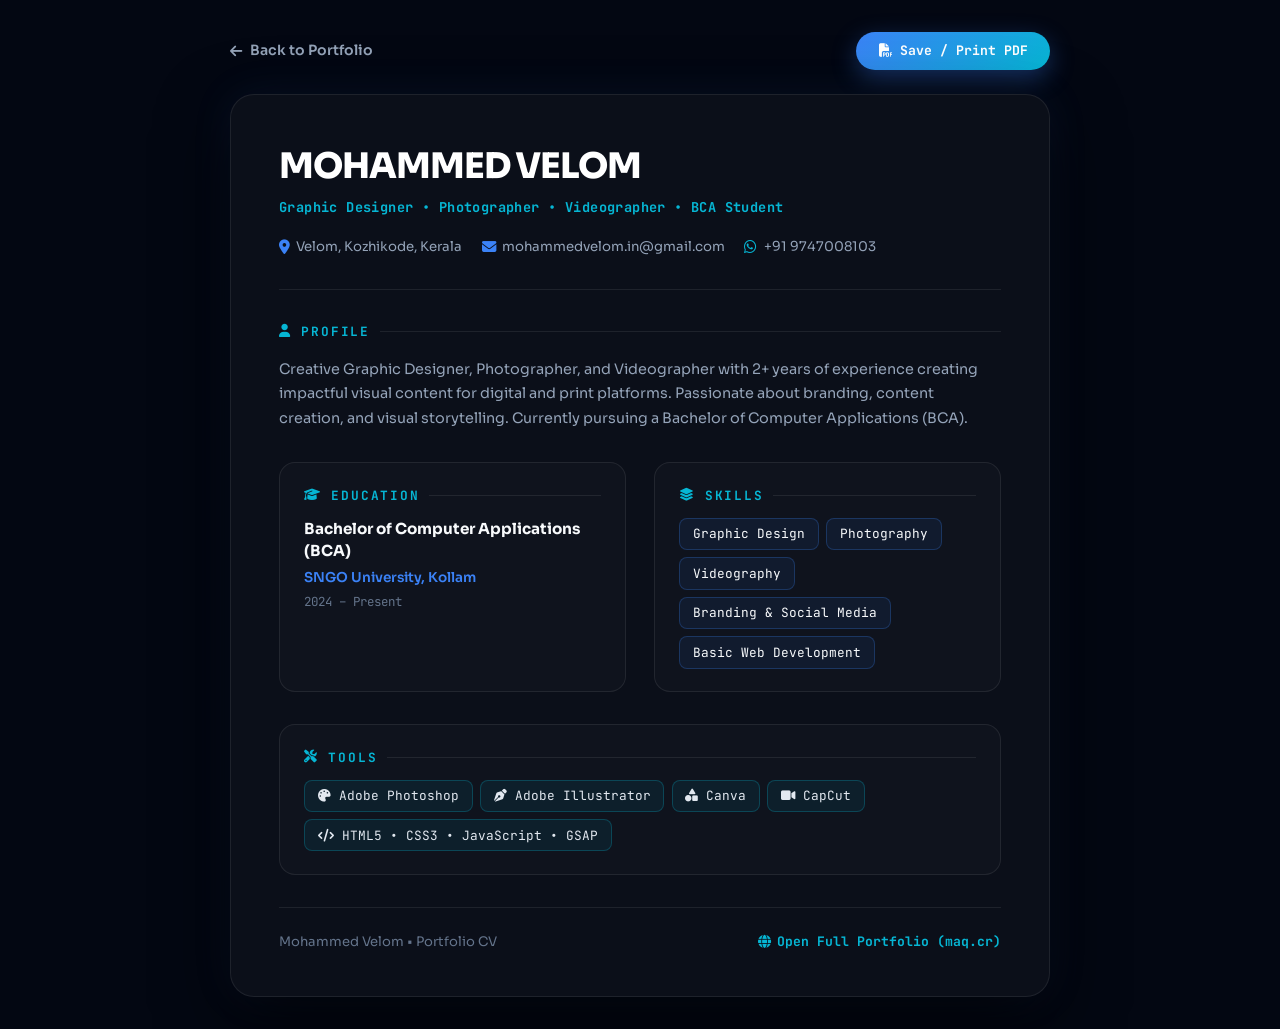
==== commit b45efed1: "feat: redesign resume.html with ultra-minimal 1-page layout and updated SNGO University info" ====
--- a/resume.html
+++ b/resume.html
@@ -3,7 +3,7 @@
 <head>
   <meta charset="UTF-8">
   <meta name="viewport" content="width=device-width, initial-scale=1.0">
-  <title>Mohammed Velom — Official Resume (1 Page)</title>
+  <title>Mohammed Velom — Curriculum Vitae (Minimal Edition)</title>
   <!-- Favicon Browser Tab Icon (maq.cr Small Logo) -->
   <link rel="icon" type="image/svg+xml" href="assets/favicon.svg">
   <link rel="shortcut icon" href="assets/favicon.svg" type="image/svg+xml">
@@ -17,13 +17,16 @@
   <style>
     :root {
       --bg-dark: #030712;
-      --bg-card: #0F172A;
+      --bg-card: #0B0F19;
+      --bg-subcard: rgba(255, 255, 255, 0.02);
       --accent-blue: #3B82F6;
       --accent-cyan: #06B6D4;
       --accent-gradient: linear-gradient(135deg, #3B82F6 0%, #06B6D4 100%);
       --text-main: #F8FAFC;
       --text-sub: #94A3B8;
-      --border-light: rgba(255, 255, 255, 0.12);
+      --text-muted: #64748B;
+      --border-light: rgba(255, 255, 255, 0.08);
+      --border-accent: rgba(59, 130, 246, 0.3);
     }
 
     * {
@@ -36,16 +39,36 @@
       font-family: 'Sora', sans-serif;
       color: var(--text-main);
       background: var(--bg-dark);
-      line-height: 1.45;
-      padding: 1.5rem 1rem;
+      line-height: 1.5;
+      padding: 2rem 1rem;
+      min-height: 100vh;
+      display: flex;
+      flex-direction: column;
+      align-items: center;
     }
 
     .no-print-bar {
-      max-width: 900px;
-      margin: 0 auto 1.2rem;
+      width: 100%;
+      max-width: 820px;
+      margin-bottom: 1.5rem;
       display: flex;
       justify-content: space-between;
       align-items: center;
+    }
+
+    .back-link {
+      color: var(--text-sub);
+      text-decoration: none;
+      font-weight: 600;
+      font-size: 0.88rem;
+      display: inline-flex;
+      align-items: center;
+      gap: 0.5rem;
+      transition: color 0.2s ease;
+    }
+
+    .back-link:hover {
+      color: var(--accent-blue);
     }
 
     .btn-download-pdf {
@@ -56,210 +79,209 @@
       border-radius: 100px;
       font-family: 'JetBrains Mono', monospace;
       font-weight: 700;
-      font-size: 0.85rem;
+      font-size: 0.82rem;
       cursor: pointer;
       display: inline-flex;
       align-items: center;
       gap: 0.5rem;
       text-decoration: none;
-      box-shadow: 0 6px 20px rgba(59, 130, 246, 0.4);
-      transition: transform 0.2s ease;
+      box-shadow: 0 8px 25px rgba(59, 130, 246, 0.35);
+      transition: transform 0.2s ease, box-shadow 0.2s ease;
     }
 
     .btn-download-pdf:hover {
-      transform: translateY(-2px) scale(1.02);
-    }
-
+      transform: translateY(-2px);
+      box-shadow: 0 12px 30px rgba(59, 130, 246, 0.5);
+    }
+
+    /* Minimal Card Container */
     .resume-container {
-      max-width: 900px;
-      margin: 0 auto;
+      width: 100%;
+      max-width: 820px;
       background: var(--bg-card);
       border: 1px solid var(--border-light);
-      border-radius: 20px;
-      box-shadow: 0 20px 60px rgba(0, 0, 0, 0.8), 0 0 30px rgba(59, 130, 246, 0.15);
-      overflow: hidden;
-    }
-
-    /* Header Profile Grid */
-    .resume-header {
-      background: linear-gradient(135deg, rgba(15, 23, 42, 0.95) 0%, rgba(3, 7, 18, 0.98) 100%);
-      padding: 1.6rem 2rem;
+      border-radius: 24px;
+      box-shadow: 0 25px 70px rgba(0, 0, 0, 0.7), 0 0 40px rgba(59, 130, 246, 0.1);
+      padding: 2.8rem 3rem;
+      position: relative;
+    }
+
+    /* Header Block */
+    .resume-header-minimal {
       border-bottom: 1px solid var(--border-light);
-      display: grid;
-      grid-template-columns: 85px 1fr;
-      gap: 1.4rem;
-      align-items: center;
-    }
-
-    .profile-avatar-box {
-      width: 85px;
-      height: 85px;
-      border-radius: 50%;
-      overflow: hidden;
-      border: 2.5px solid var(--accent-blue);
-      box-shadow: 0 0 25px rgba(59, 130, 246, 0.5);
-    }
-
-    .profile-avatar-box img {
-      width: 100%;
-      height: 100%;
-      object-fit: cover;
-    }
-
-    .header-details h1 {
-      font-size: 1.8rem;
+      padding-bottom: 2rem;
+      margin-bottom: 2rem;
+      display: flex;
+      justify-content: space-between;
+      align-items: flex-start;
+      gap: 2rem;
+      flex-wrap: wrap;
+    }
+
+    .header-main-info h1 {
+      font-size: 2.2rem;
       font-weight: 800;
       letter-spacing: -0.03em;
-      background: var(--accent-gradient);
-      -webkit-background-clip: text;
-      -webkit-text-fill-color: transparent;
-      margin-bottom: 0.1rem;
-    }
-
-    .header-title-badge {
+      color: #FFFFFF;
+      margin-bottom: 0.3rem;
+    }
+
+    .header-tagline {
+      font-family: 'JetBrains Mono', monospace;
+      font-size: 0.85rem;
+      font-weight: 700;
+      color: var(--accent-cyan);
+      letter-spacing: 0.03em;
+      margin-bottom: 1.2rem;
+    }
+
+    .contact-meta-list {
+      display: flex;
+      flex-wrap: wrap;
+      gap: 1.2rem;
+      font-size: 0.83rem;
+      color: var(--text-sub);
+    }
+
+    .contact-item {
+      display: inline-flex;
+      align-items: center;
+      gap: 0.4rem;
+      text-decoration: none;
+      color: var(--text-sub);
+      transition: color 0.2s ease;
+    }
+
+    .contact-item:hover {
+      color: var(--accent-blue);
+    }
+
+    .contact-item i {
+      color: var(--accent-blue);
+      font-size: 0.9rem;
+    }
+
+    /* Minimal Section Titles */
+    .minimal-section-title {
       font-family: 'JetBrains Mono', monospace;
       font-size: 0.8rem;
       font-weight: 700;
       color: var(--accent-cyan);
-      margin-bottom: 0.6rem;
-      letter-spacing: 0.04em;
-    }
-
-    .meta-contact-row {
-      display: flex;
-      flex-wrap: wrap;
-      gap: 0.9rem;
-      font-size: 0.8rem;
-      color: var(--text-sub);
-    }
-
-    .meta-contact-row div {
-      display: inline-flex;
-      align-items: center;
-      gap: 0.35rem;
-    }
-
-    .meta-contact-row i {
-      color: var(--accent-blue);
-    }
-
-    /* Main Resume Body Grid */
-    .resume-body {
-      padding: 1.6rem 2rem;
-      display: grid;
-      grid-template-columns: 1.8fr 1fr;
-      gap: 1.8rem;
-    }
-
-    .section-heading {
-      font-family: 'JetBrains Mono', monospace;
-      font-size: 0.82rem;
-      font-weight: 700;
-      color: var(--accent-cyan);
-      letter-spacing: 0.1em;
+      letter-spacing: 0.14em;
       text-transform: uppercase;
-      margin-bottom: 0.6rem;
-      display: flex;
-      align-items: center;
-      gap: 0.5rem;
-    }
-
-    .section-heading::after {
+      margin-bottom: 1rem;
+      display: flex;
+      align-items: center;
+      gap: 0.6rem;
+    }
+
+    .minimal-section-title::after {
       content: '';
       flex: 1;
       height: 1px;
       background: var(--border-light);
     }
 
-    .paragraph-text {
-      font-size: 0.84rem;
+    .profile-description {
+      font-size: 0.9rem;
       color: var(--text-sub);
-      line-height: 1.5;
-      margin-bottom: 1.1rem;
-    }
-
-    /* Timeline & Experience Items */
-    .exp-box {
-      background: rgba(255, 255, 255, 0.02);
+      line-height: 1.7;
+      margin-bottom: 2rem;
+    }
+
+    /* 2-Column Minimal Grid */
+    .minimal-grid-2col {
+      display: grid;
+      grid-template-columns: 1fr 1fr;
+      gap: 1.8rem;
+      margin-bottom: 2rem;
+    }
+
+    .info-card {
+      background: var(--bg-subcard);
       border: 1px solid var(--border-light);
-      border-radius: 12px;
-      padding: 0.9rem 1.1rem;
-      margin-bottom: 0.8rem;
-    }
-
-    .exp-title {
-      font-size: 0.92rem;
+      border-radius: 16px;
+      padding: 1.4rem 1.5rem;
+      transition: border-color 0.3s ease;
+    }
+
+    .info-card:hover {
+      border-color: var(--border-accent);
+    }
+
+    .edu-degree {
+      font-size: 0.95rem;
       font-weight: 700;
       color: var(--text-main);
-    }
-
-    .exp-meta {
+      margin-bottom: 0.3rem;
+    }
+
+    .edu-school {
+      font-size: 0.85rem;
+      color: var(--accent-blue);
+      font-weight: 600;
+    }
+
+    .edu-date {
       font-family: 'JetBrains Mono', monospace;
       font-size: 0.78rem;
-      color: var(--accent-blue);
-      margin-bottom: 0.4rem;
-    }
-
-    .exp-list {
-      list-style: none;
-      padding: 0;
-    }
-
-    .exp-list li {
-      position: relative;
-      padding-left: 1.1rem;
+      color: var(--text-muted);
+      margin-top: 0.3rem;
+    }
+
+    /* Skill & Tool Badges */
+    .badge-wrap {
+      display: flex;
+      flex-wrap: wrap;
+      gap: 0.45rem;
+    }
+
+    .minimal-badge {
+      display: inline-block;
+      padding: 0.35rem 0.8rem;
+      background: rgba(59, 130, 246, 0.08);
+      border: 1px solid rgba(59, 130, 246, 0.25);
+      border-radius: 8px;
+      font-size: 0.8rem;
+      font-family: 'JetBrains Mono', monospace;
+      color: var(--text-main);
+    }
+
+    .minimal-badge.tool {
+      background: rgba(6, 182, 212, 0.08);
+      border-color: rgba(6, 182, 212, 0.25);
+      color: #E2E8F0;
+    }
+
+    /* Footer Action Row */
+    .resume-footer-minimal {
+      border-top: 1px solid var(--border-light);
+      padding-top: 1.5rem;
+      display: flex;
+      justify-content: space-between;
+      align-items: center;
       font-size: 0.82rem;
-      color: var(--text-sub);
-      margin-bottom: 0.25rem;
-      line-height: 1.4;
-    }
-
-    .exp-list li::before {
-      content: '•';
-      position: absolute;
-      left: 0;
+      color: var(--text-muted);
+    }
+
+    .portfolio-link-btn {
+      font-family: 'JetBrains Mono', monospace;
       color: var(--accent-cyan);
-    }
-
-    /* Sidebar Blocks */
-    .sidebar-block {
-      background: rgba(255, 255, 255, 0.02);
-      border: 1px solid var(--border-light);
-      border-radius: 14px;
-      padding: 1rem 1.1rem;
-      margin-bottom: 1rem;
-    }
-
-    .skill-chip {
-      display: inline-block;
-      padding: 0.25rem 0.6rem;
-      background: rgba(59, 130, 246, 0.12);
-      border: 1px solid rgba(59, 130, 246, 0.3);
-      border-radius: 6px;
-      font-size: 0.75rem;
-      font-family: 'JetBrains Mono', monospace;
-      color: var(--text-main);
-      margin-right: 0.3rem;
-      margin-bottom: 0.35rem;
-    }
-
-    .personal-info-list div {
-      margin-bottom: 0.4rem;
-      font-size: 0.8rem;
-    }
-
-    .personal-info-list span {
-      color: var(--text-sub);
-    }
-
-    .personal-info-list strong {
-      color: var(--text-main);
-    }
-
-    /* Strict 1-Page PDF Print Setup */
+      text-decoration: none;
+      font-weight: 700;
+      display: inline-flex;
+      align-items: center;
+      gap: 0.4rem;
+    }
+
+    .portfolio-link-btn:hover {
+      text-decoration: underline;
+    }
+
+    /* Print Controls for 1-Page PDF */
     @page {
       size: A4 portrait;
-      margin: 0.6cm;
+      margin: 0.8cm;
     }
 
     @media print {
@@ -275,185 +297,112 @@
         box-shadow: none !important;
         border: none !important;
         background: #FFFFFF !important;
+        padding: 1.5rem !important;
+        max-width: 100% !important;
+      }
+      .header-main-info h1 {
         color: #0F172A !important;
       }
-      .resume-header {
+      .info-card {
         background: #F8FAFC !important;
-        border-bottom: 2px solid #0F172A !important;
-        padding: 1.2rem 1.5rem !important;
-      }
-      .header-details h1 {
-        -webkit-text-fill-color: #0F172A !important;
-        color: #0F172A !important;
-      }
-      .resume-body {
-        padding: 1.2rem 1.5rem !important;
-      }
-      .sidebar-block, .exp-box {
-        background: #F8FAFC !important;
-        border: 1px solid #CBD5E1 !important;
-        color: #0F172A !important;
-      }
-      .paragraph-text, .exp-list li, .personal-info-list span {
-        color: #334155 !important;
-      }
-      .skill-chip {
+        border: 1px solid #E2E8F0 !important;
+      }
+      .profile-description, .contact-item, .edu-degree, .edu-school {
+        color: #1E293B !important;
+      }
+      .minimal-badge {
         background: #F1F5F9 !important;
         color: #0F172A !important;
         border: 1px solid #CBD5E1 !important;
       }
     }
 
-    @media (max-width: 768px) {
-      .resume-header {
+    @media (max-width: 640px) {
+      .resume-container {
+        padding: 1.8rem 1.4rem;
+      }
+      .minimal-grid-2col {
         grid-template-columns: 1fr;
-        text-align: center;
-        padding: 1.4rem 1.2rem;
-      }
-      .profile-avatar-box {
-        margin: 0 auto;
-      }
-      .meta-contact-row {
-        justify-content: center;
-      }
-      .resume-body {
-        grid-template-columns: 1fr;
-        padding: 1.4rem 1.2rem;
       }
     }
   </style>
 </head>
 <body>
 
+  <!-- Navigation Bar -->
   <div class="no-print-bar">
-    <a href="index.html" style="color: var(--text-sub); text-decoration: none; font-weight: 600;"><i class="fa-solid fa-arrow-left"></i> Back to Portfolio</a>
+    <a href="index.html" class="back-link"><i class="fa-solid fa-arrow-left"></i> Back to Portfolio</a>
     <button onclick="window.print()" class="btn-download-pdf">
-      <i class="fa-solid fa-file-pdf"></i> Save / Print 1-Page PDF
+      <i class="fa-solid fa-file-pdf"></i> Save / Print PDF
     </button>
   </div>
 
+  <!-- Minimal Resume Card -->
   <div class="resume-container">
     
-    <!-- HEADER WITH PORTRAIT & WEBSITE PALETTE -->
-    <div class="resume-header">
-      <div class="profile-avatar-box">
-        <img src="assets/mohammed-velom-portrait.jpg" alt="Mohammed Velom Portrait">
-      </div>
-
-      <div class="header-details">
+    <!-- Minimal Header -->
+    <div class="resume-header-minimal">
+      <div class="header-main-info">
         <h1>MOHAMMED VELOM</h1>
-        <div class="header-title-badge">GRAPHIC DESIGNER • PHOTOGRAPHER • VIDEOGRAPHER • BCA STUDENT</div>
-
-        <div class="meta-contact-row">
-          <div><i class="fa-solid fa-location-dot"></i> Velom, Kozhikode, Kerala, India</div>
-          <div><a href="mailto:mohammedvelom.in@gmail.com" style="color: inherit; text-decoration: none;"><i class="fa-solid fa-envelope"></i> mohammedvelom.in@gmail.com</a></div>
-          <div><a href="https://wa.me/919747008103?text=Hello!%20Mohammed%20Velom%20I'd%20like%20to%20discuss%20a%20project." target="_blank" style="color: inherit; text-decoration: none; display: inline-flex; align-items: center; gap: 0.35rem;"><i class="fa-brands fa-whatsapp" style="color: var(--accent-cyan);"></i> WhatsApp</a></div>
-          <div><a href="https://www.linkedin.com/in/mohammedvelom1/" target="_blank" style="color: inherit; text-decoration: none;"><i class="fa-brands fa-linkedin"></i> linkedin.com/in/mohammedvelom1</a></div>
+        <div class="header-tagline">Graphic Designer • Photographer • Videographer • BCA Student</div>
+        
+        <div class="contact-meta-list">
+          <div class="contact-item"><i class="fa-solid fa-location-dot"></i> Velom, Kozhikode, Kerala</div>
+          <a href="mailto:mohammedvelom.in@gmail.com" class="contact-item"><i class="fa-solid fa-envelope"></i> mohammedvelom.in@gmail.com</a>
+          <a href="https://wa.me/919747008103?text=Hello!%20Mohammed%20Velom%20I'd%20like%20to%20discuss%20a%20project." target="_blank" class="contact-item"><i class="fa-brands fa-whatsapp" style="color: var(--accent-cyan);"></i> +91 9747008103</a>
         </div>
       </div>
     </div>
 
-    <!-- MAIN BODY -->
-    <div class="resume-body">
+    <!-- Profile Section -->
+    <div style="margin-bottom: 2rem;">
+      <h2 class="minimal-section-title"><i class="fa-solid fa-user"></i> Profile</h2>
+      <p class="profile-description">
+        Creative Graphic Designer, Photographer, and Videographer with 2+ years of experience creating impactful visual content for digital and print platforms. Passionate about branding, content creation, and visual storytelling. Currently pursuing a Bachelor of Computer Applications (BCA).
+      </p>
+    </div>
+
+    <!-- Education & Skills 2-Col Grid -->
+    <div class="minimal-grid-2col">
       
-      <!-- LEFT COLUMN -->
-      <div>
-        
-        <!-- PROFESSIONAL SUMMARY -->
-        <div style="margin-bottom: 1.1rem;">
-          <h2 class="section-heading"><i class="fa-solid fa-user"></i> Professional Summary</h2>
-          <p class="paragraph-text" style="margin-bottom: 0;">
-            Creative Graphic Designer, Photographer, and Videographer with 2+ years of commercial experience producing brand identities, social campaigns, photography, and video edits. Currently pursuing BCA, combining computer science with visual art direction.
-          </p>
+      <!-- Education -->
+      <div class="info-card">
+        <h2 class="minimal-section-title" style="margin-bottom: 0.8rem;"><i class="fa-solid fa-graduation-cap"></i> Education</h2>
+        <div class="edu-degree">Bachelor of Computer Applications (BCA)</div>
+        <div class="edu-school">SNGO University, Kollam</div>
+        <div class="edu-date">2024 – Present</div>
+      </div>
+
+      <!-- Skills -->
+      <div class="info-card">
+        <h2 class="minimal-section-title" style="margin-bottom: 0.8rem;"><i class="fa-solid fa-layer-group"></i> Skills</h2>
+        <div class="badge-wrap">
+          <span class="minimal-badge">Graphic Design</span>
+          <span class="minimal-badge">Photography</span>
+          <span class="minimal-badge">Videography</span>
+          <span class="minimal-badge">Branding & Social Media</span>
+          <span class="minimal-badge">Basic Web Development</span>
         </div>
-
-        <!-- WORK EXPERIENCE -->
-        <div style="margin-bottom: 1.1rem;">
-          <h2 class="section-heading"><i class="fa-solid fa-briefcase"></i> Experience</h2>
-
-          <div class="exp-box">
-            <div class="exp-title">Graphic Designer & Visual Content Creator</div>
-            <div class="exp-meta">Freelance / Creative Projects • 2024 – Present</div>
-            <ul class="exp-list">
-              <li>Designed logos, brand identities, posters, brochures, and commercial social creatives.</li>
-              <li>Developed marketing materials for educational institutions, events, and businesses.</li>
-              <li>Maintained brand architecture consistency across digital and print media.</li>
-            </ul>
-          </div>
-
-          <div class="exp-box">
-            <div class="exp-title">Photographer & Videographer</div>
-            <div class="exp-meta">Freelance • 2024 – Present</div>
-            <ul class="exp-list">
-              <li>Captured commercial portraits, events, and promotional shoots with Sony camera gear.</li>
-              <li>Edited high-resolution photos in Lightroom & videos in Premiere Pro & DaVinci Resolve.</li>
-            </ul>
-          </div>
-        </div>
-
-        <!-- PROJECT HIGHLIGHTS -->
-        <div>
-          <h2 class="section-heading"><i class="fa-solid fa-star"></i> Key Project Highlights</h2>
-          <ul class="exp-list">
-            <li><strong>Tahta Qadamika Identity:</strong> Complete Arabic typography & brand architecture campaign.</li>
-            <li><strong>An-Nur 1500 Meelad Fete:</strong> Official leadership poster & editorial campaign art.</li>
-            <li><strong>Digital Content Creation:</strong> Creative direction & web apps (`maq.cr`).</li>
-          </ul>
-        </div>
-
       </div>
 
-      <!-- RIGHT SIDEBAR -->
-      <div>
-        
-        <!-- EDUCATION -->
-        <div class="sidebar-block">
-          <h3 class="section-heading"><i class="fa-solid fa-graduation-cap"></i> Education</h3>
-          <div style="font-weight: 700; font-size: 0.88rem;">Bachelor of Computer Applications (BCA)</div>
-          <div style="font-size: 0.78rem; color: var(--accent-cyan); margin-top: 0.1rem;">Badriya College • 2024 – Present</div>
-        </div>
-
-        <!-- TECHNICAL SKILLS -->
-        <div class="sidebar-block">
-          <h3 class="section-heading"><i class="fa-solid fa-laptop-code"></i> Skills & Tools</h3>
-          
-          <div style="margin-bottom: 0.6rem;">
-            <div style="font-size: 0.75rem; font-weight: 700; color: var(--accent-blue); margin-bottom: 0.25rem;">DESIGN</div>
-            <span class="skill-chip">Photoshop</span>
-            <span class="skill-chip">Illustrator</span>
-            <span class="skill-chip">Brand Identity</span>
-            <span class="skill-chip">Typography</span>
-          </div>
-
-          <div style="margin-bottom: 0.6rem;">
-            <div style="font-size: 0.75rem; font-weight: 700; color: var(--accent-blue); margin-bottom: 0.25rem;">MEDIA</div>
-            <span class="skill-chip">Sony α7</span>
-            <span class="skill-chip">Lightroom</span>
-            <span class="skill-chip">Premiere Pro</span>
-            <span class="skill-chip">DaVinci</span>
-          </div>
-
-          <div>
-            <div style="font-size: 0.75rem; font-weight: 700; color: var(--accent-blue); margin-bottom: 0.25rem;">WEB & TECH</div>
-            <span class="skill-chip">HTML5</span>
-            <span class="skill-chip">CSS3</span>
-            <span class="skill-chip">JavaScript</span>
-            <span class="skill-chip">GSAP</span>
-          </div>
-        </div>
-
-        <!-- PERSONAL DETAILS -->
-        <div class="sidebar-block" style="margin-bottom: 0;">
-          <h3 class="section-heading"><i class="fa-solid fa-address-card"></i> Personal Info</h3>
-          <div class="personal-info-list">
-            <div><span>Name:</span> <strong>Mohammed Velom</strong></div>
-            <div><span>Location:</span> <strong>Kozhikode, Kerala</strong></div>
-            <div><span>Languages:</span> <strong>English, Malayalam, Arabic</strong></div>
-          </div>
-        </div>
-
+    </div>
+
+    <!-- Tools Section -->
+    <div class="info-card" style="margin-bottom: 2rem;">
+      <h2 class="minimal-section-title" style="margin-bottom: 0.8rem;"><i class="fa-solid fa-screwdriver-wrench"></i> Tools</h2>
+      <div class="badge-wrap">
+        <span class="minimal-badge tool"><i class="fa-solid fa-palette"></i> Adobe Photoshop</span>
+        <span class="minimal-badge tool"><i class="fa-solid fa-pen-nib"></i> Adobe Illustrator</span>
+        <span class="minimal-badge tool"><i class="fa-solid fa-shapes"></i> Canva</span>
+        <span class="minimal-badge tool"><i class="fa-solid fa-video"></i> CapCut</span>
+        <span class="minimal-badge tool"><i class="fa-solid fa-code"></i> HTML5 • CSS3 • JavaScript • GSAP</span>
       </div>
-
+    </div>
+
+    <!-- Footer Action -->
+    <div class="resume-footer-minimal">
+      <div>Mohammed Velom • Portfolio CV</div>
+      <a href="index.html" class="portfolio-link-btn"><i class="fa-solid fa-globe"></i> Open Full Portfolio (maq.cr)</a>
     </div>
 
   </div>
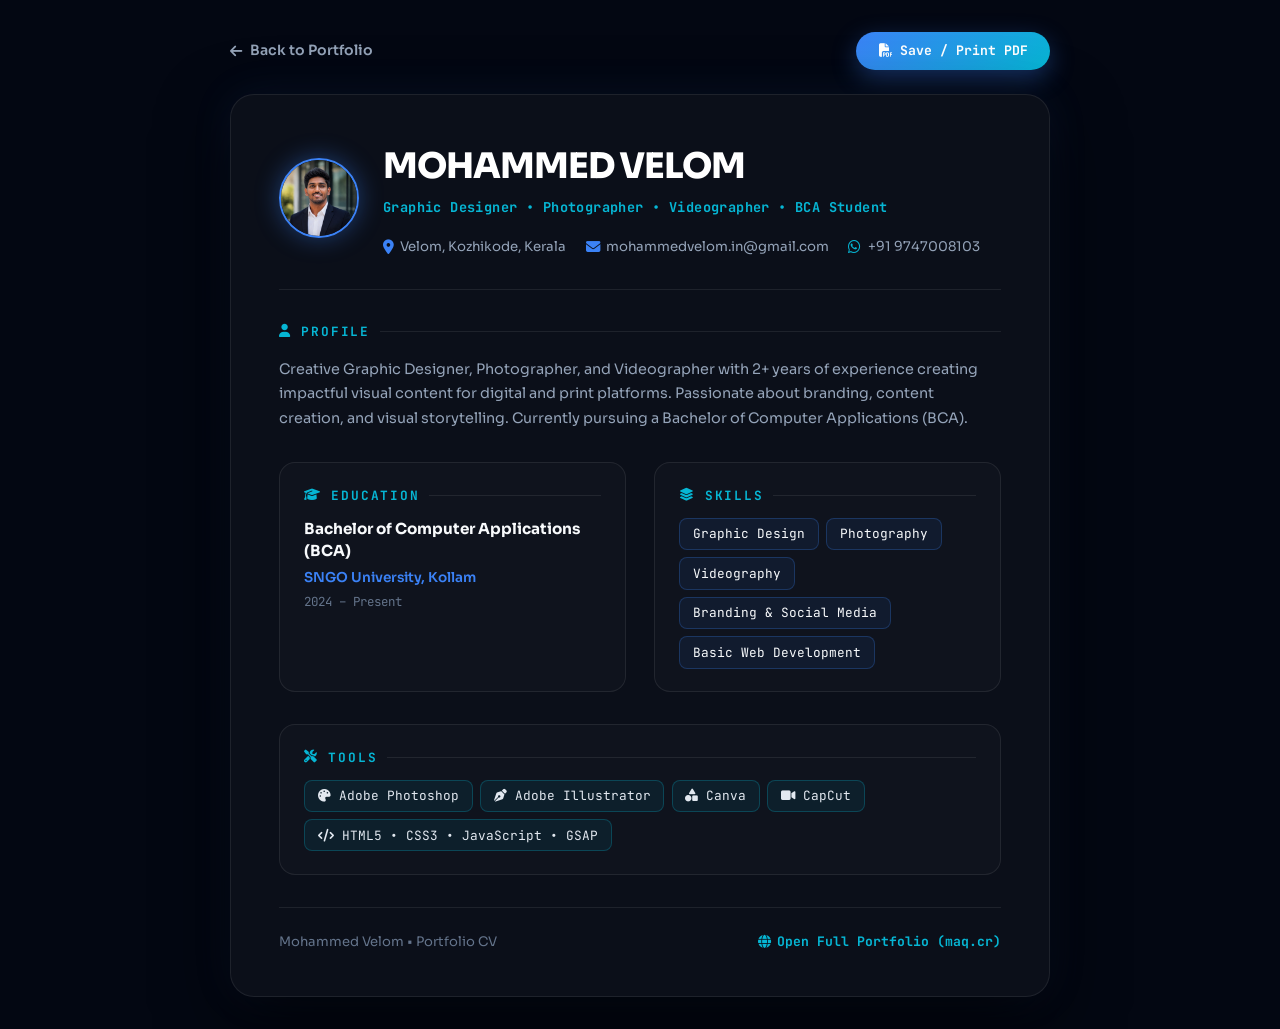
==== commit 3d52cb93: "feat: include portrait photo in minimal resume header" ====
--- a/resume.html
+++ b/resume.html
@@ -118,6 +118,22 @@
       flex-wrap: wrap;
     }
 
+    .profile-avatar-box {
+      width: 80px;
+      height: 80px;
+      border-radius: 50%;
+      overflow: hidden;
+      border: 2.5px solid var(--accent-blue);
+      box-shadow: 0 0 25px rgba(59, 130, 246, 0.4);
+      flex-shrink: 0;
+    }
+
+    .profile-avatar-box img {
+      width: 100%;
+      height: 100%;
+      object-fit: cover;
+    }
+
     .header-main-info h1 {
       font-size: 2.2rem;
       font-weight: 800;
@@ -342,14 +358,19 @@
     
     <!-- Minimal Header -->
     <div class="resume-header-minimal">
-      <div class="header-main-info">
-        <h1>MOHAMMED VELOM</h1>
-        <div class="header-tagline">Graphic Designer • Photographer • Videographer • BCA Student</div>
-        
-        <div class="contact-meta-list">
-          <div class="contact-item"><i class="fa-solid fa-location-dot"></i> Velom, Kozhikode, Kerala</div>
-          <a href="mailto:mohammedvelom.in@gmail.com" class="contact-item"><i class="fa-solid fa-envelope"></i> mohammedvelom.in@gmail.com</a>
-          <a href="https://wa.me/919747008103?text=Hello!%20Mohammed%20Velom%20I'd%20like%20to%20discuss%20a%20project." target="_blank" class="contact-item"><i class="fa-brands fa-whatsapp" style="color: var(--accent-cyan);"></i> +91 9747008103</a>
+      <div style="display: flex; align-items: center; gap: 1.5rem; flex-wrap: wrap;">
+        <div class="profile-avatar-box">
+          <img src="assets/mohammed-velom-portrait.jpg" alt="Mohammed Velom Portrait">
+        </div>
+        <div class="header-main-info">
+          <h1>MOHAMMED VELOM</h1>
+          <div class="header-tagline">Graphic Designer • Photographer • Videographer • BCA Student</div>
+          
+          <div class="contact-meta-list">
+            <div class="contact-item"><i class="fa-solid fa-location-dot"></i> Velom, Kozhikode, Kerala</div>
+            <a href="mailto:mohammedvelom.in@gmail.com" class="contact-item"><i class="fa-solid fa-envelope"></i> mohammedvelom.in@gmail.com</a>
+            <a href="https://wa.me/919747008103?text=Hello!%20Mohammed%20Velom%20I'd%20like%20to%20discuss%20a%20project." target="_blank" class="contact-item"><i class="fa-brands fa-whatsapp" style="color: var(--accent-cyan);"></i> +91 9747008103</a>
+          </div>
         </div>
       </div>
     </div>
